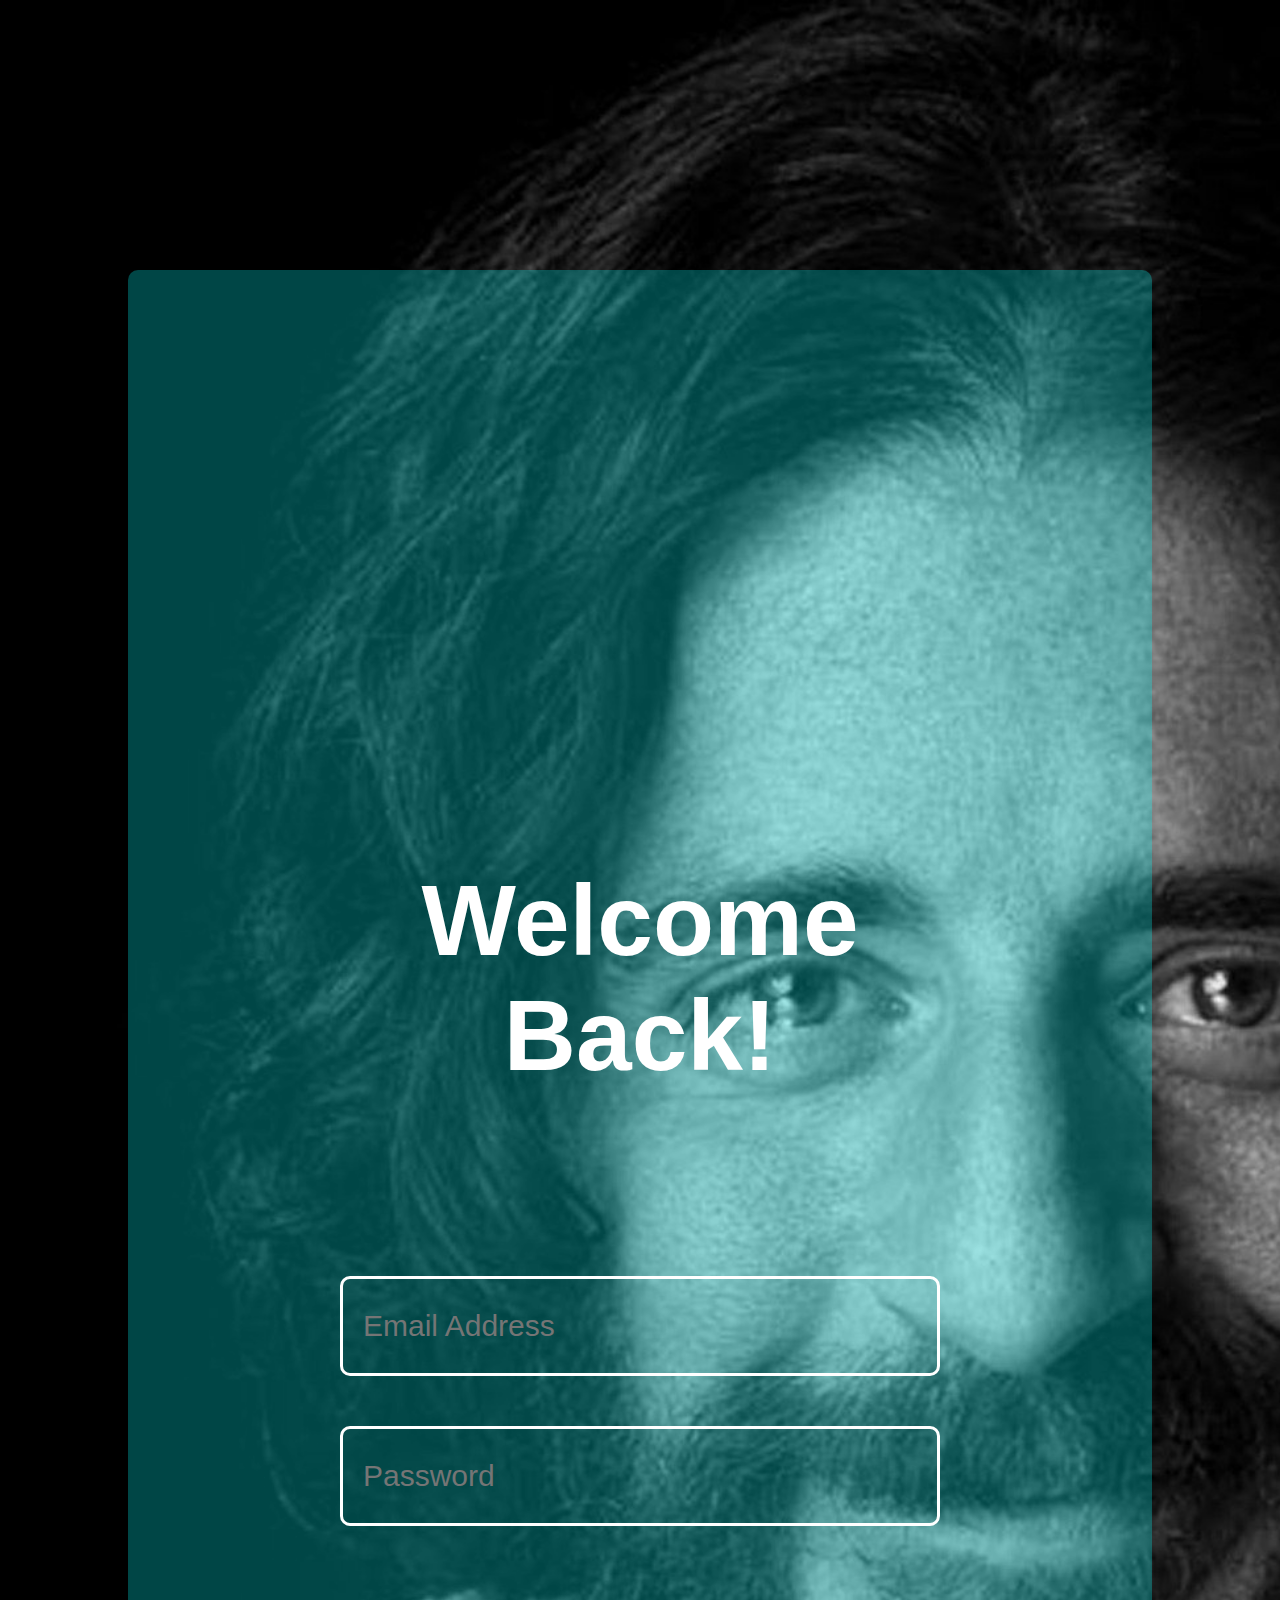
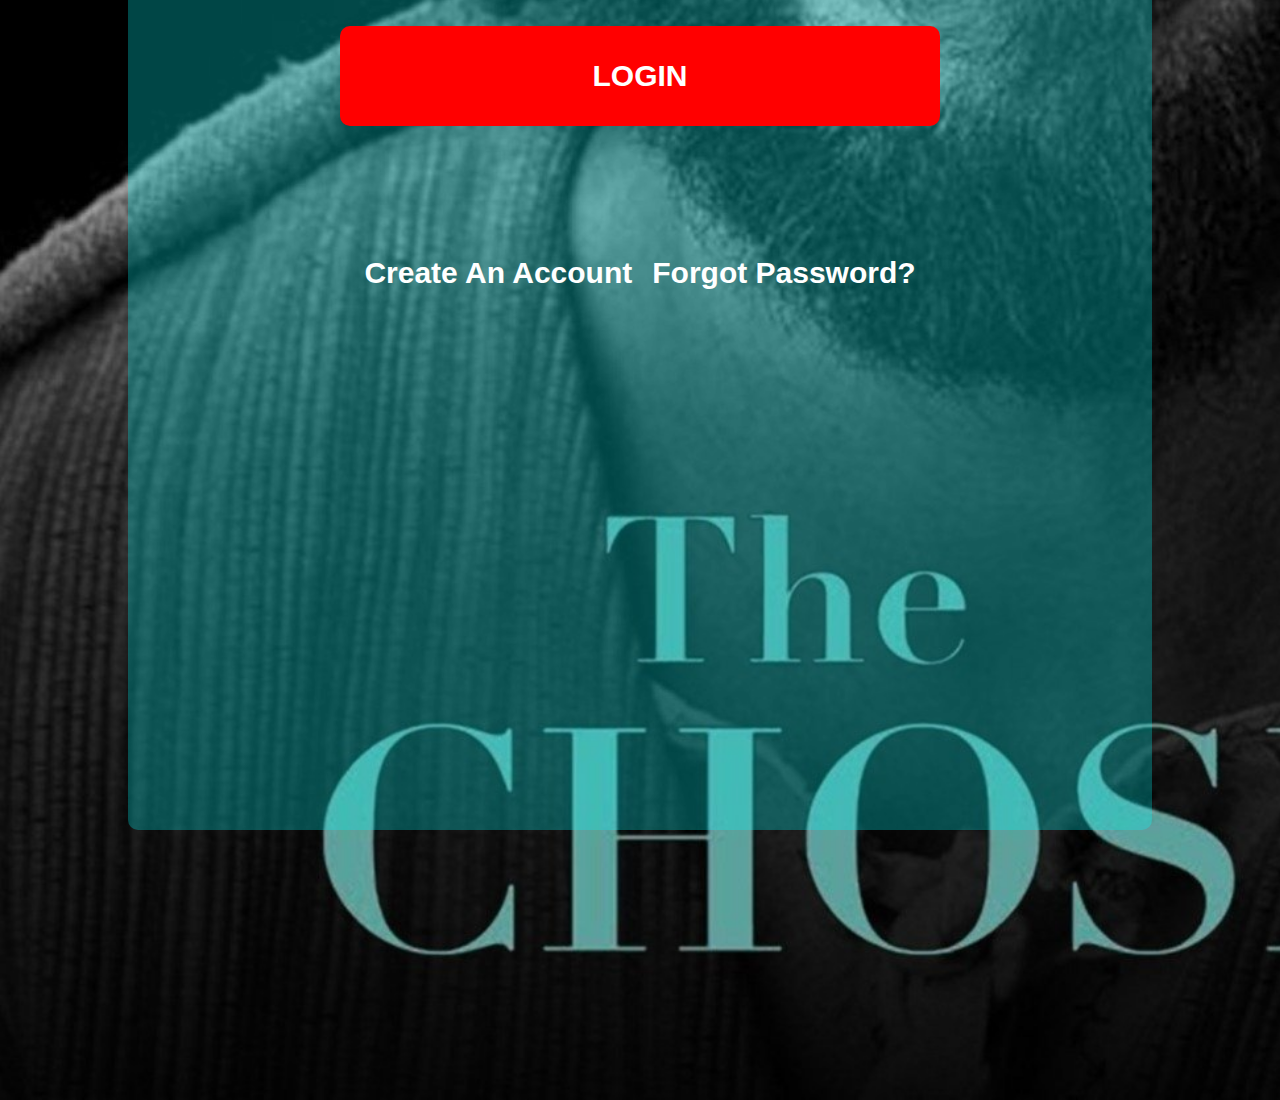
==== login.html @ d7cdffa8 "made changes to the code" ====
<!DOCTYPE html>
<html lang="en">

<head>
    <meta charset="UTF-8">
    <meta http-equiv="X-UA-Compatible" content="IE=edge">
    <meta name="viewport" content="width=device-width, initial-scale=1.0">
    <title>Log in page</title>
    <link rel="stylesheet" href="/css/login.css">
    <link rel="stylesheet" href="/css/normalize .css">
</head>

<body>
    <div class="container">
        <h2>Welcome <br> Back!</h2>
        <form>
            <input type="email" class="text" placeholder="Email Address">
            <input type="password" class="text" placeholder="Password">
        </form>
        <a href="/index.html" class="submit-btn">
            <h3>LOGIN</h3>
        </a>
        <a class="sign_in" href="/register.html">
            <h3>Create An Account</h3>
            <h3>Forgot Password?</h3>
        </a>
    </div>
</body>

</html>
---- css/login.css ----
* {
    box-sizing: border-box;
    font-family: arial, Helvetica, sans-serif;
}

body {
    background-image: url(/images/the-chosen.jpg);
    background-repeat: no-repeat;
    background-size: cover;
    display: flex;
    justify-content: center;
    align-items: center;
    height: 300vh;
    width: 100vw;
}

h2 {
    font-size: 100px;
    color: white;
    text-align: center;
}

h3 {
    font-size: 30px;
}

p {
    font-size: 30px;
    color: red;
    font-weight: 900;
}

.container {
    display: flex;
    flex-direction: column;
    justify-content: center;
    align-items: center;
    gap: 100px;
    height: 80%;
    width: 80%;
    border-radius: 10px;
    background-color: rgba(0, 255, 255, 0.276);
}

img {
    width: 50%;
}

form {
    display: flex;
    flex-direction: column;
    gap: 50px;
}

input { 
    height: 100px;
    width: 600px;
    border: 3px solid white;
    border-radius: 10px;
    background: transparent;
    padding: 20px;
    font-size: 40px;
    color: white;
}

.text {
    font-size: 30px;
}

.submit-btn {
    display: flex;
    justify-content: center;
    align-items: center;
    border-radius: 10px;
    height: 100px;
    width: 600px;
    background-color: red;
    color: white;
    border: none;
    text-decoration: none;
}

.sign_in {
    display: flex;
    justify-content: center;
    align-items: center;
    gap: 20px;
    color: white;
    text-decoration: none;
}
---- css/normalize .css ----
/*! normalize.css v8.0.1 | MIT License | github.com/necolas/normalize.css */

/* Document
   ========================================================================== */

/**
 * 1. Correct the line height in all browsers.
 * 2. Prevent adjustments of font size after orientation changes in iOS.
 */

html {
  line-height: 1.15; /* 1 */
  -webkit-text-size-adjust: 100%; /* 2 */
}

/* Sections
   ========================================================================== */

/**
 * Remove the margin in all browsers.
 */

body {
  margin: 0;
}

/**
 * Render the `main` element consistently in IE.
 */

main {
  display: block;
}

/**
 * Correct the font size and margin on `h1` elements within `section` and
 * `article` contexts in Chrome, Firefox, and Safari.
 */

h1 {
  font-size: 2em;
  margin: 0.67em 0;
}

/* Grouping content
   ========================================================================== */

/**
 * 1. Add the correct box sizing in Firefox.
 * 2. Show the overflow in Edge and IE.
 */

hr {
  box-sizing: content-box; /* 1 */
  height: 0; /* 1 */
  overflow: visible; /* 2 */
}

/**
 * 1. Correct the inheritance and scaling of font size in all browsers.
 * 2. Correct the odd `em` font sizing in all browsers.
 */

pre {
  font-family: monospace, monospace; /* 1 */
  font-size: 1em; /* 2 */
}

/* Text-level semantics
   ========================================================================== */

/**
 * Remove the gray background on active links in IE 10.
 */

a {
  background-color: transparent;
}

/**
 * 1. Remove the bottom border in Chrome 57-
 * 2. Add the correct text decoration in Chrome, Edge, IE, Opera, and Safari.
 */

abbr[title] {
  border-bottom: none; /* 1 */
  text-decoration: underline; /* 2 */
  text-decoration: underline dotted; /* 2 */
}

/**
 * Add the correct font weight in Chrome, Edge, and Safari.
 */

b,
strong {
  font-weight: bolder;
}

/**
 * 1. Correct the inheritance and scaling of font size in all browsers.
 * 2. Correct the odd `em` font sizing in all browsers.
 */

code,
kbd,
samp {
  font-family: monospace, monospace; /* 1 */
  font-size: 1em; /* 2 */
}

/**
 * Add the correct font size in all browsers.
 */

small {
  font-size: 80%;
}

/**
 * Prevent `sub` and `sup` elements from affecting the line height in
 * all browsers.
 */

sub,
sup {
  font-size: 75%;
  line-height: 0;
  position: relative;
  vertical-align: baseline;
}

sub {
  bottom: -0.25em;
}

sup {
  top: -0.5em;
}

/* Embedded content
   ========================================================================== */

/**
 * Remove the border on images inside links in IE 10.
 */

img {
  border-style: none;
}

/* Forms
   ========================================================================== */

/**
 * 1. Change the font styles in all browsers.
 * 2. Remove the margin in Firefox and Safari.
 */

button,
input,
optgroup,
select,
textarea {
  font-family: inherit; /* 1 */
  font-size: 100%; /* 1 */
  line-height: 1.15; /* 1 */
  margin: 0; /* 2 */
}

/**
 * Show the overflow in IE.
 * 1. Show the overflow in Edge.
 */

button,
input { /* 1 */
  overflow: visible;
}

/**
 * Remove the inheritance of text transform in Edge, Firefox, and IE.
 * 1. Remove the inheritance of text transform in Firefox.
 */

button,
select { /* 1 */
  text-transform: none;
}

/**
 * Correct the inability to style clickable types in iOS and Safari.
 */

button,
[type="button"],
[type="reset"],
[type="submit"] {
  -webkit-appearance: button;
}

/**
 * Remove the inner border and padding in Firefox.
 */

button::-moz-focus-inner,
[type="button"]::-moz-focus-inner,
[type="reset"]::-moz-focus-inner,
[type="submit"]::-moz-focus-inner {
  border-style: none;
  padding: 0;
}

/**
 * Restore the focus styles unset by the previous rule.
 */

button:-moz-focusring,
[type="button"]:-moz-focusring,
[type="reset"]:-moz-focusring,
[type="submit"]:-moz-focusring {
  outline: 1px dotted ButtonText;
}

/**
 * Correct the padding in Firefox.
 */

fieldset {
  padding: 0.35em 0.75em 0.625em;
}

/**
 * 1. Correct the text wrapping in Edge and IE.
 * 2. Correct the color inheritance from `fieldset` elements in IE.
 * 3. Remove the padding so developers are not caught out when they zero out
 *    `fieldset` elements in all browsers.
 */

legend {
  box-sizing: border-box; /* 1 */
  color: inherit; /* 2 */
  display: table; /* 1 */
  max-width: 100%; /* 1 */
  padding: 0; /* 3 */
  white-space: normal; /* 1 */
}

/**
 * Add the correct vertical alignment in Chrome, Firefox, and Opera.
 */

progress {
  vertical-align: baseline;
}

/**
 * Remove the default vertical scrollbar in IE 10+.
 */

textarea {
  overflow: auto;
}

/**
 * 1. Add the correct box sizing in IE 10.
 * 2. Remove the padding in IE 10.
 */

[type="checkbox"],
[type="radio"] {
  box-sizing: border-box; /* 1 */
  padding: 0; /* 2 */
}

/**
 * Correct the cursor style of increment and decrement buttons in Chrome.
 */

[type="number"]::-webkit-inner-spin-button,
[type="number"]::-webkit-outer-spin-button {
  height: auto;
}

/**
 * 1. Correct the odd appearance in Chrome and Safari.
 * 2. Correct the outline style in Safari.
 */

[type="search"] {
  -webkit-appearance: textfield; /* 1 */
  outline-offset: -2px; /* 2 */
}

/**
 * Remove the inner padding in Chrome and Safari on macOS.
 */

[type="search"]::-webkit-search-decoration {
  -webkit-appearance: none;
}

/**
 * 1. Correct the inability to style clickable types in iOS and Safari.
 * 2. Change font properties to `inherit` in Safari.
 */

::-webkit-file-upload-button {
  -webkit-appearance: button; /* 1 */
  font: inherit; /* 2 */
}

/* Interactive
   ========================================================================== */

/*
 * Add the correct display in Edge, IE 10+, and Firefox.
 */

details {
  display: block;
}

/*
 * Add the correct display in all browsers.
 */

summary {
  display: list-item;
}

/* Misc
   ========================================================================== */

/**
 * Add the correct display in IE 10+.
 */

template {
  display: none;
}

/**
 * Add the correct display in IE 10.
 */

[hidden] {
  display: none;
}
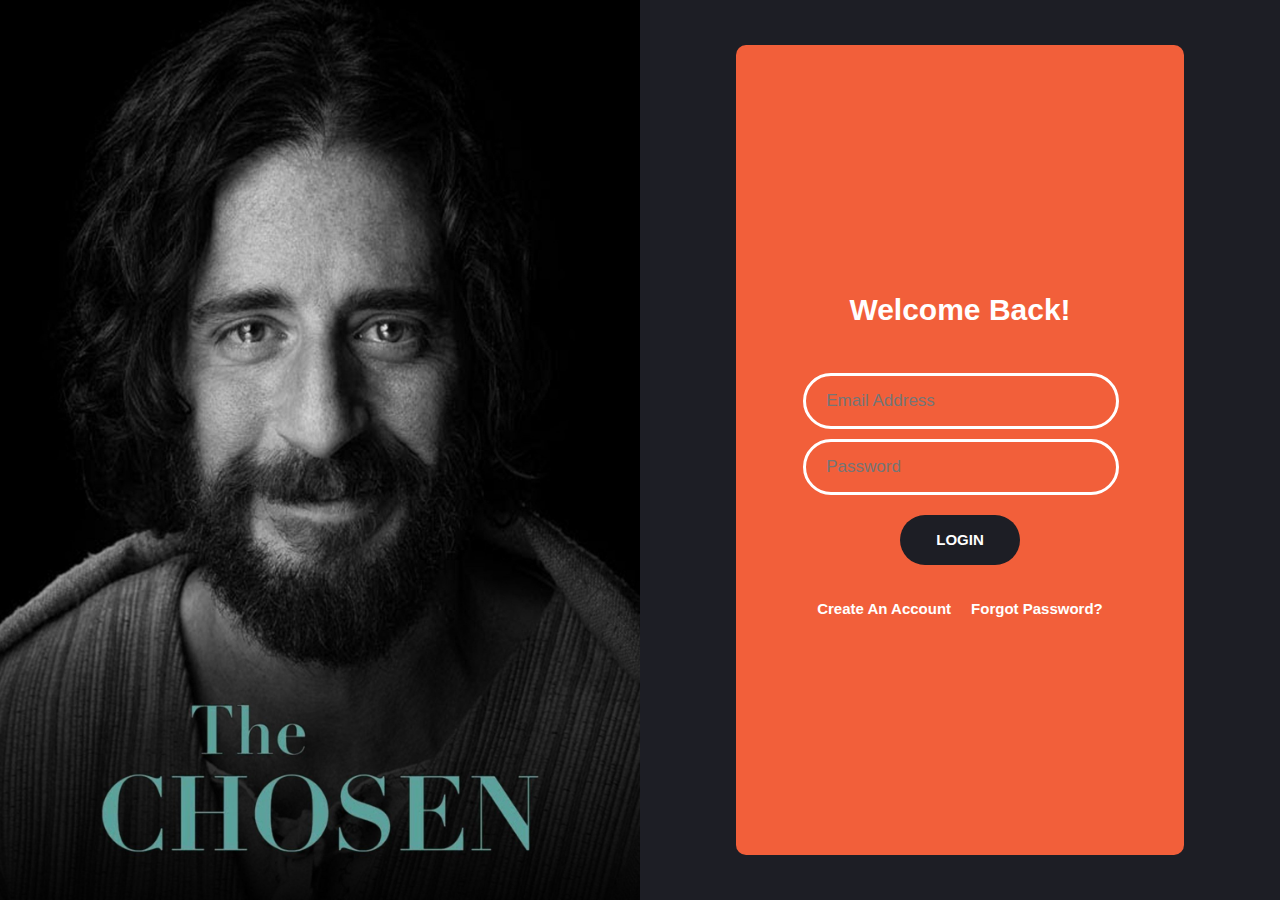
==== commit 71e17965: "added some styles to css" ====
--- a/login.html
+++ b/login.html
@@ -5,25 +5,28 @@
     <meta charset="UTF-8">
     <meta http-equiv="X-UA-Compatible" content="IE=edge">
     <meta name="viewport" content="width=device-width, initial-scale=1.0">
-    <title>Log in page</title>
+    <title>Login page</title>
     <link rel="stylesheet" href="/css/login.css">
     <link rel="stylesheet" href="/css/normalize .css">
 </head>
 
 <body>
+    <img class="bg_image" src="/images/the-chosen.jpg" alt="">
     <div class="container">
-        <h2>Welcome <br> Back!</h2>
-        <form>
-            <input type="email" class="text" placeholder="Email Address">
-            <input type="password" class="text" placeholder="Password">
-        </form>
-        <a href="/index.html" class="submit-btn">
-            <h3>LOGIN</h3>
-        </a>
-        <a class="sign_in" href="/register.html">
-            <h3>Create An Account</h3>
-            <h3>Forgot Password?</h3>
-        </a>
+        <div class="box">
+            <h2>Welcome Back!</h2>
+            <form>
+                <input type="email" class="text" placeholder="Email Address">
+                <input type="password" class="text" placeholder="Password">
+            </form>
+            <a href="/index.html" class="submit_btn">
+                <h3>LOGIN</h3>
+            </a>
+            <a class="sign_in" href="/register.html">
+                <h3>Create An Account</h3>
+                <h3>Forgot Password?</h3>
+            </a>
+        </div>
     </div>
 </body>
 
--- a/css/login.css
+++ b/css/login.css
@@ -1,90 +1,118 @@
-* {
-    box-sizing: border-box;
-    font-family: arial, Helvetica, sans-serif;
-}
-
 body {
-    background-image: url(/images/the-chosen.jpg);
-    background-repeat: no-repeat;
-    background-size: cover;
     display: flex;
-    justify-content: center;
     align-items: center;
-    height: 300vh;
-    width: 100vw;
+    margin: 0;
+    padding: 0;
+    font-family: Arial, Helvetica, sans-serif;
+    height: 100vh;
+    background: hsl(233, 12%, 13%);
 }
 
 h2 {
-    font-size: 100px;
     color: white;
     text-align: center;
+    font-size: 30px;
 }
 
 h3 {
-    font-size: 30px;
+    font-size: 15px;
 }
 
-p {
-    font-size: 30px;
-    color: red;
-    font-weight: 900;
+.bg_image {
+    height: 100%;
+    width: 50%;
 }
 
 .container {
     display: flex;
+    justify-content: center;
+    align-items: center;
+    height: 100%;
+    width: 50%;
+}
+
+.box {
+    display: flex;
     flex-direction: column;
     justify-content: center;
     align-items: center;
-    gap: 100px;
-    height: 80%;
-    width: 80%;
+    gap: 20px;
+    height: 90%;
+    width: 70%;
     border-radius: 10px;
-    background-color: rgba(0, 255, 255, 0.276);
-}
-
-img {
-    width: 50%;
+    background-color: hsl(12, 88%, 59%);
 }
 
 form {
     display: flex;
     flex-direction: column;
-    gap: 50px;
+    gap: 10px;
+    width: 70%;
 }
 
-input { 
-    height: 100px;
-    width: 600px;
+input {
+    display: flex;
+    justify-content: flex-end;
+    align-items: center;
+    background: transparent;
+    color: white;
+    padding: 0 70px 0 20px;
     border: 3px solid white;
-    border-radius: 10px;
-    background: transparent;
-    padding: 20px;
-    font-size: 40px;
-    color: white;
+    border-radius: 30px;
 }
 
 .text {
-    font-size: 30px;
-}
+    font-size: 17px;
+    height: 50px;
+    width: 70%;
+  }
 
-.submit-btn {
+  a {
+    color: white;
+    text-decoration: none;
+  }
+
+  .submit_btn {
     display: flex;
     justify-content: center;
     align-items: center;
-    border-radius: 10px;
-    height: 100px;
-    width: 600px;
-    background-color: red;
+    height: 50px;
+    width: 120px;
+    border-radius: 30px;
+    background-color: hsl(233, 12%, 13%);
     color: white;
-    border: none;
-    text-decoration: none;
-}
+    font-weight: 600;
+    transition: 0.5s ease-in-out;
+  }
 
-.sign_in {
+  .submit_btn:hover {
+    cursor: pointer;
+    border: 2px solid hsl(233, 12%, 13%);
+    background-color: transparent;
+  }
+
+  .sign_in {
     display: flex;
-    justify-content: center;
-    align-items: center;
     gap: 20px;
-    color: white;
-    text-decoration: none;
-}+  }
+
+  @media screen and (max-width: 650px) {
+    body {
+        flex-direction: column;
+        position: relative;
+    }
+
+    .bg_image {
+        position: absolute;
+        z-index: -1;
+        width: 100%;
+    }
+
+    .container {
+        width: 100%;
+    }
+
+    .box {
+        background-color: hsla(12, 88%, 59%, 0.461);
+    }
+  }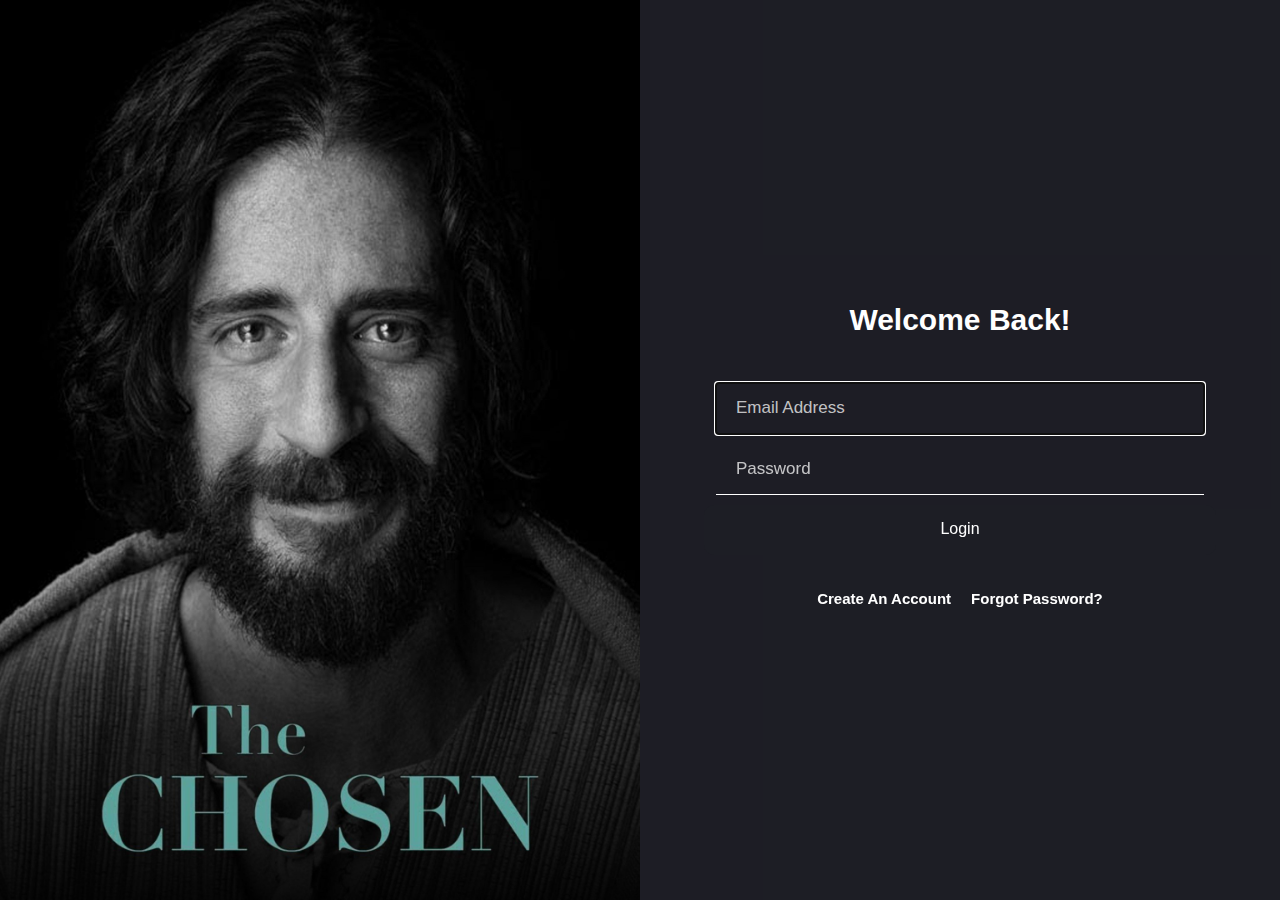
==== commit 5274421d: "added some scripts" ====
--- a/login.html
+++ b/login.html
@@ -13,20 +13,17 @@
 <body>
     <img class="bg_image" src="/images/the-chosen.jpg" alt="">
     <div class="container">
-        <div class="box">
-            <h2>Welcome Back!</h2>
-            <form>
-                <input type="email" class="text" placeholder="Email Address">
-                <input type="password" class="text" placeholder="Password">
-            </form>
-            <a href="/index.html" class="submit_btn">
-                <h3>LOGIN</h3>
-            </a>
-            <a class="sign_in" href="/register.html">
-                <h3>Create An Account</h3>
-                <h3>Forgot Password?</h3>
-            </a>
-        </div>
+        <div class="bg_color"></div>
+        <h2>Welcome Back!</h2>
+        <form action="http://127.0.0.1:5500/index.html" method="POST">
+            <input type="email" class="input" placeholder="Email Address" name="email" required autofocus>
+            <input type="password" class="input" placeholder="Password" name="password" required>
+            <button type="submit">Login</button>
+        </form>
+        <a class="sign_in" href="/register.html">
+            <h3>Create An Account</h3>
+            <h3>Forgot Password?</h3>
+        </a>
     </div>
 </body>
 
--- a/css/login.css
+++ b/css/login.css
@@ -25,46 +25,55 @@
 
 .container {
     display: flex;
-    justify-content: center;
-    align-items: center;
-    height: 100%;
-    width: 50%;
-}
-
-.box {
-    display: flex;
     flex-direction: column;
     justify-content: center;
     align-items: center;
     gap: 20px;
-    height: 90%;
-    width: 70%;
+    height: 100%;
+    width: 50%;
     border-radius: 10px;
-    background-color: hsl(12, 88%, 59%);
+}
+
+.bg_color {
+    height: 100%;
+    width: 100%;
+    background-color: hsla(233, 12%, 13%, 0.541);
+    position: absolute;
+    z-index: -1;
 }
 
 form {
     display: flex;
     flex-direction: column;
+    align-items: center;
     gap: 10px;
-    width: 70%;
+    width: 100%;
 }
 
-input {
-    display: flex;
-    justify-content: flex-end;
-    align-items: center;
+.input {
     background: transparent;
+    border: 0;
+    border-bottom: 1px solid white;
     color: white;
-    padding: 0 70px 0 20px;
-    border: 3px solid white;
-    border-radius: 30px;
-}
-
-.text {
+    padding: 0 20px;
     font-size: 17px;
     height: 50px;
     width: 70%;
+  }
+
+  ::placeholder {
+    color: rgba(255, 255, 255, 0.74);
+  }
+
+  button {
+    height: 50px;
+    width: 80%;
+    outline: none;
+    border: none;
+    border-radius: 10px;
+    background-color: hsl(233, 12%, 13%);
+    color: white;
+    font-size: 17px;
   }
 
   a {
@@ -72,13 +81,13 @@
     text-decoration: none;
   }
 
-  .submit_btn {
+  .login_btn {
     display: flex;
     justify-content: center;
     align-items: center;
     height: 50px;
-    width: 120px;
-    border-radius: 30px;
+    width: 80%;
+    border-radius: 10px;
     background-color: hsl(233, 12%, 13%);
     color: white;
     font-weight: 600;
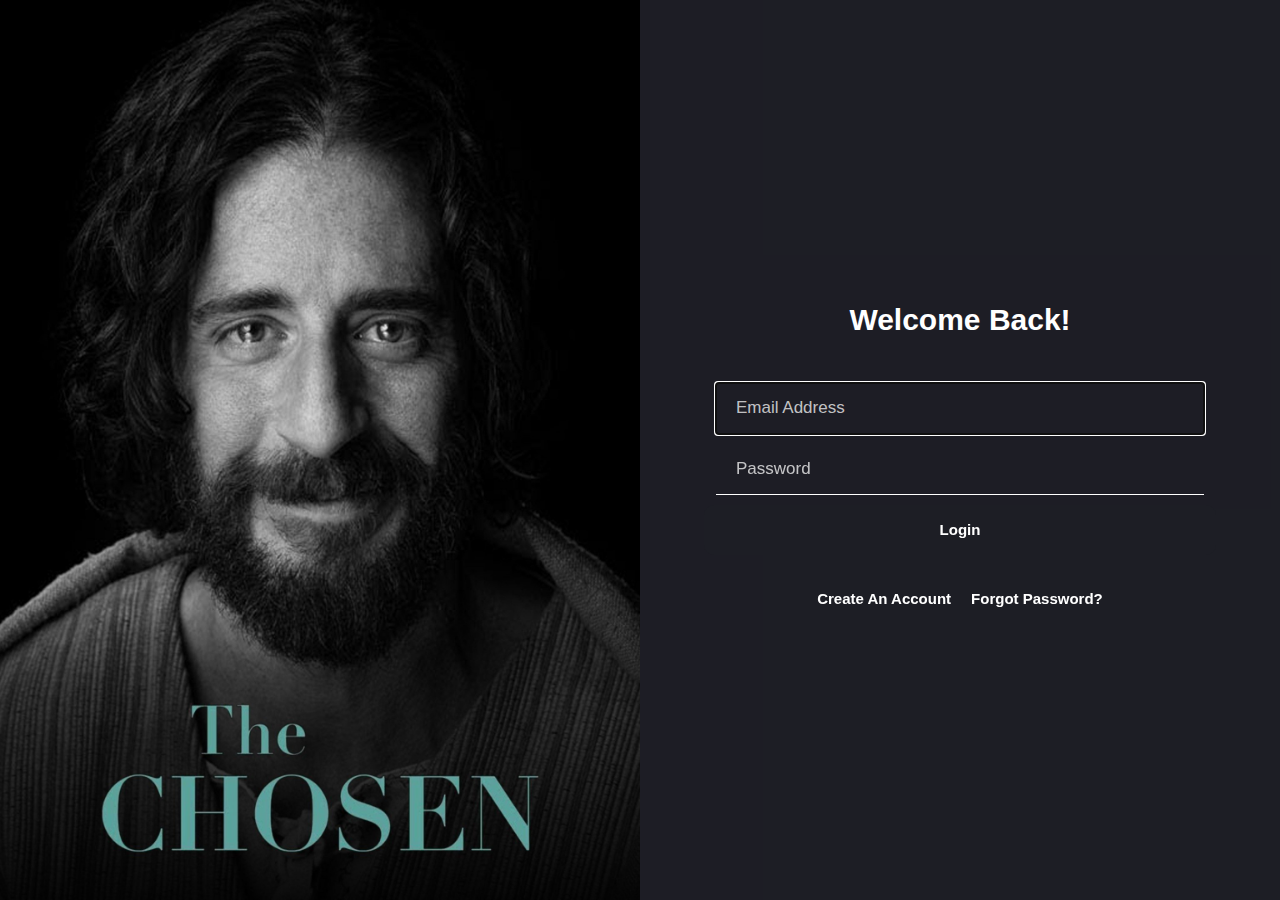
==== commit 2e812902: "added formspree to the form element" ====
--- a/login.html
+++ b/login.html
@@ -15,15 +15,19 @@
     <div class="container">
         <div class="bg_color"></div>
         <h2>Welcome Back!</h2>
-        <form action="http://127.0.0.1:5500/index.html" method="POST">
+        <form>
             <input type="email" class="input" placeholder="Email Address" name="email" required autofocus>
             <input type="password" class="input" placeholder="Password" name="password" required>
-            <button type="submit">Login</button>
+            <a class="login_btn" href="/index.html">
+                <h3>Login</h3>
+            </a>
         </form>
-        <a class="sign_in" href="/register.html">
+        <div class="sign_in">
             <h3>Create An Account</h3>
-            <h3>Forgot Password?</h3>
-        </a>
+            <a href="/register.html">
+                <h3>Forgot Password?</h3>
+            </a>
+        </div>
     </div>
 </body>
 
--- a/css/login.css
+++ b/css/login.css
@@ -16,6 +16,7 @@
 
 h3 {
     font-size: 15px;
+    color: white;
 }
 
 .bg_image {
@@ -65,7 +66,7 @@
     color: rgba(255, 255, 255, 0.74);
   }
 
-  button {
+  .login_btn {
     height: 50px;
     width: 80%;
     outline: none;
@@ -124,4 +125,5 @@
     .box {
         background-color: hsla(12, 88%, 59%, 0.461);
     }
+
   }